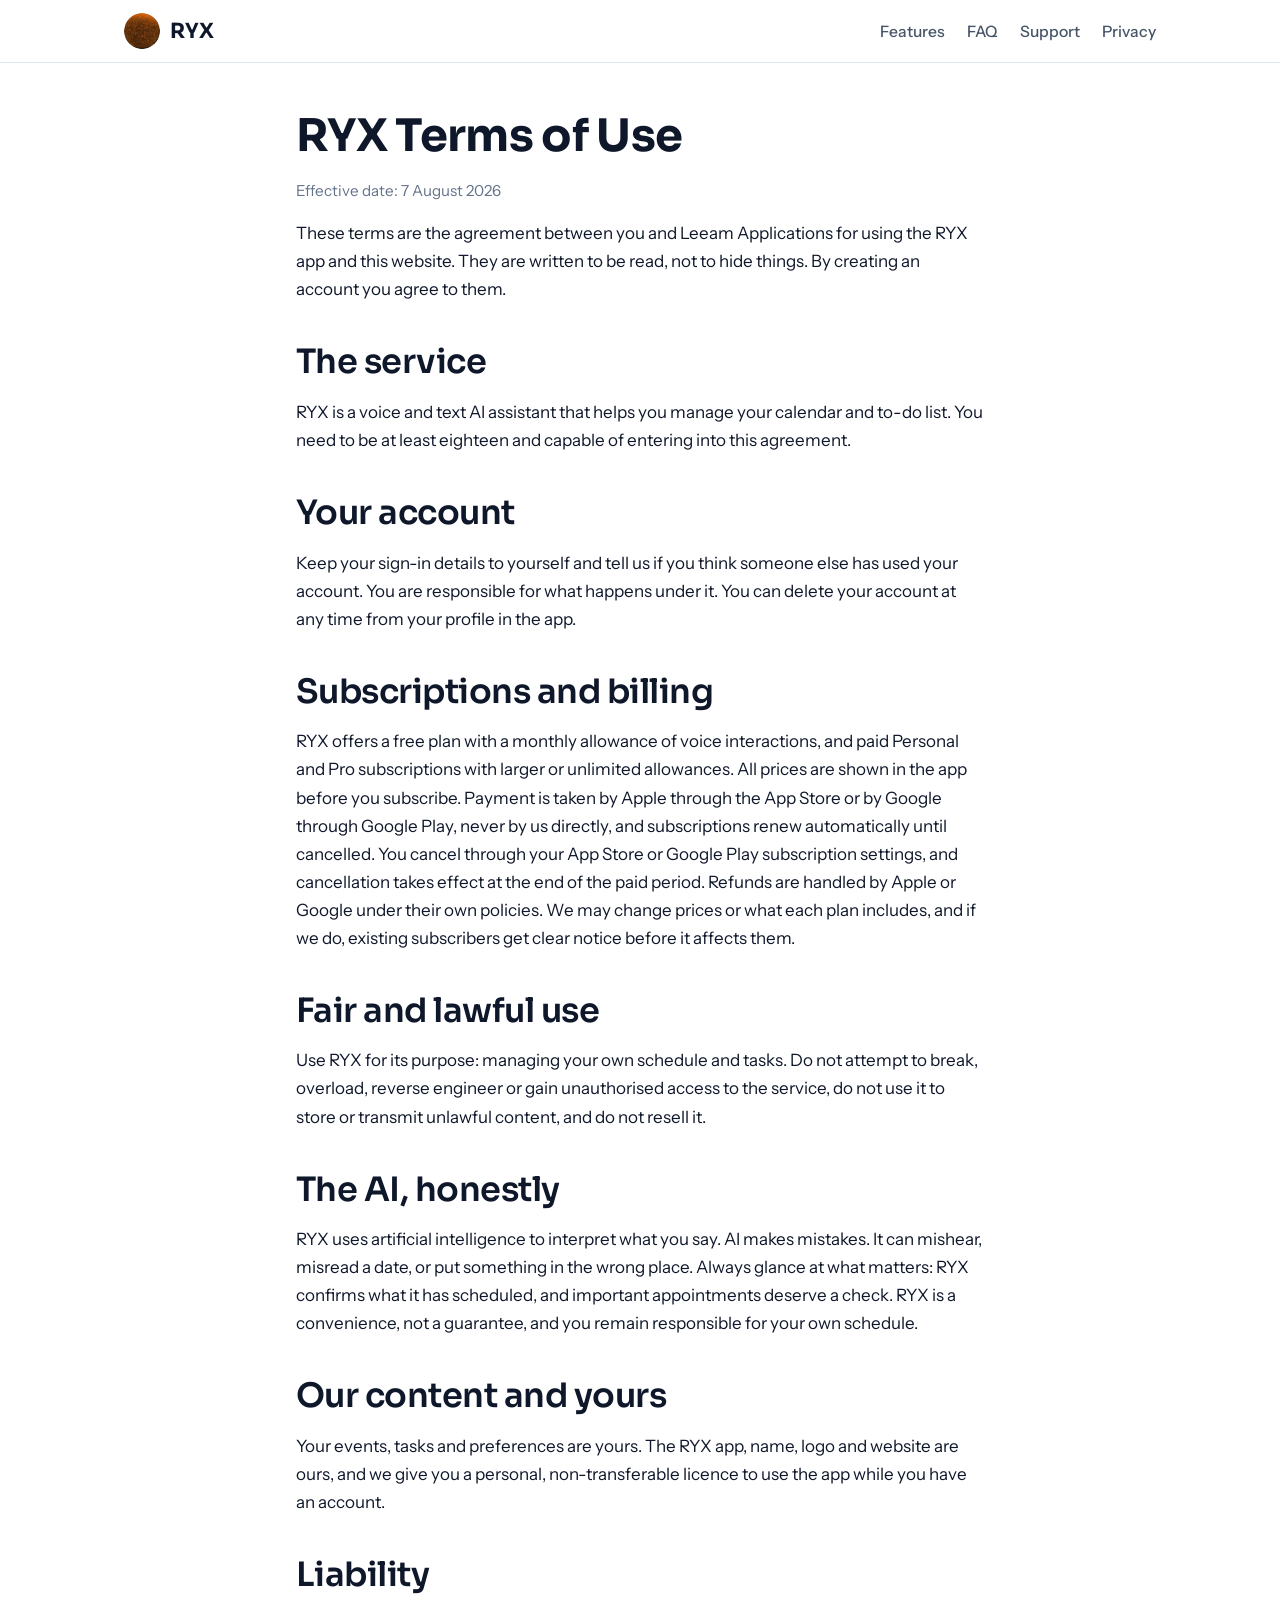
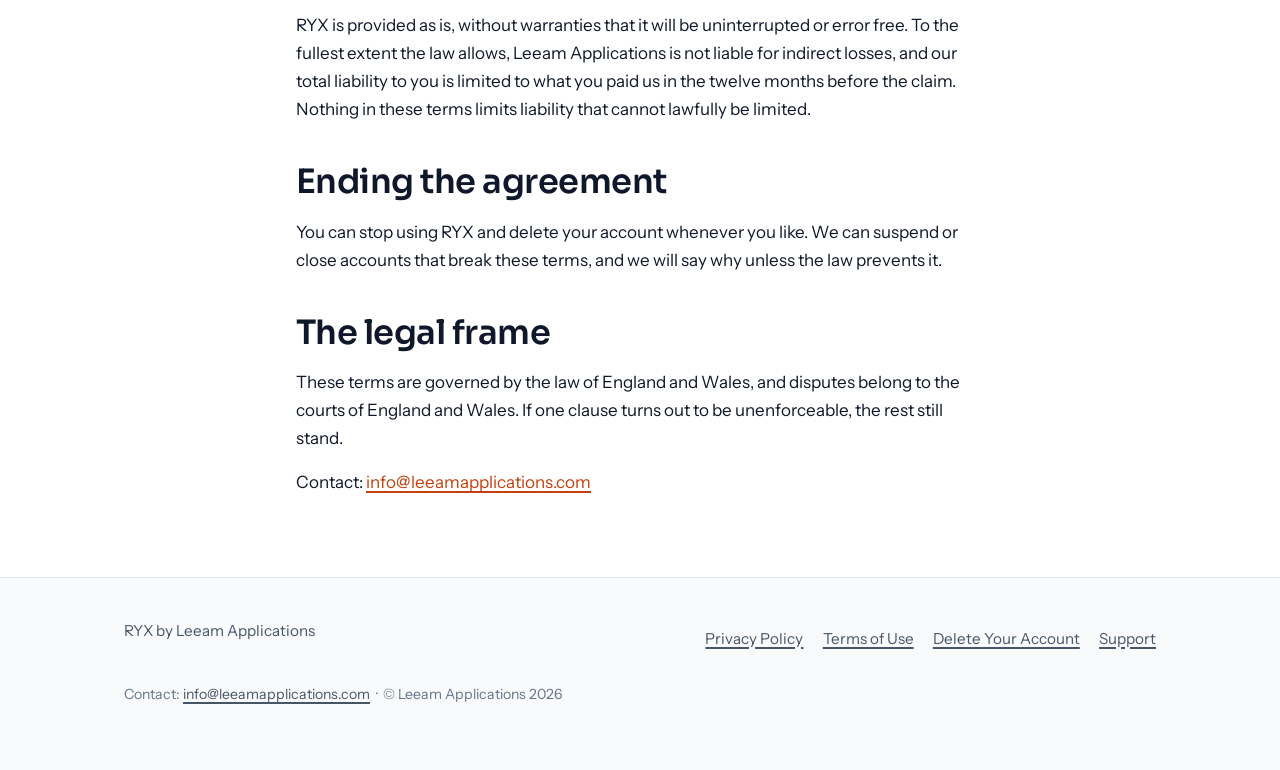
==== terms.html @ 3e6368e0 "Add RYX landing site" ====
<!DOCTYPE html>
<html lang="en-GB">
<head>
  <meta charset="utf-8">
  <meta name="viewport" content="width=device-width, initial-scale=1">
  <title>Terms of Use — RYX</title>
  <meta name="description" content="The RYX terms of use: the plain-English agreement between you and Leeam Applications for using the RYX AI voice calendar app and this website.">
  <link rel="canonical" href="https://ryxapp.com/terms.html">
  <link rel="icon" type="image/png" sizes="32x32" href="/favicon-32.png">
  <link rel="apple-touch-icon" href="/apple-touch-icon.png">
  <link rel="preconnect" href="https://fonts.googleapis.com">
  <link rel="preconnect" href="https://fonts.gstatic.com" crossorigin>
  <link href="https://fonts.googleapis.com/css2?family=Sora:wght@600;700&family=Instrument+Sans:wght@400;500;600&display=swap" rel="stylesheet">
  <link rel="stylesheet" href="/styles.css">
</head>
<body>
  <a class="skip-link" href="#main">Skip to main content</a>

  <header class="site-header">
    <div class="wrap">
      <a class="brand" href="/">
        <img src="/ryx-mark-192.png" alt="" width="36" height="36">
        RYX
      </a>
      <nav class="site-nav" aria-label="Main navigation">
        <ul>
          <li><a href="/#features">Features</a></li>
          <li><a href="/#faq">FAQ</a></li>
          <li><a href="/support.html">Support</a></li>
          <li><a href="/privacy.html">Privacy</a></li>
        </ul>
      </nav>
    </div>
  </header>

  <main id="main" class="prose">
    <h1>RYX Terms of Use</h1>
    <p class="updated">Effective date: 7 August 2026</p>

    <p>These terms are the agreement between you and Leeam Applications for using the RYX app and this website. They are written to be read, not to hide things. By creating an account you agree to them.</p>

    <h2>The service</h2>
    <p>RYX is a voice and text AI assistant that helps you manage your calendar and to-do list. You need to be at least eighteen and capable of entering into this agreement.</p>

    <h2>Your account</h2>
    <p>Keep your sign-in details to yourself and tell us if you think someone else has used your account. You are responsible for what happens under it. You can delete your account at any time from your profile in the app.</p>

    <h2>Subscriptions and billing</h2>
    <p>RYX offers a free plan with a monthly allowance of voice interactions, and paid Personal and Pro subscriptions with larger or unlimited allowances. All prices are shown in the app before you subscribe. Payment is taken by Apple through the App Store or by Google through Google Play, never by us directly, and subscriptions renew automatically until cancelled. You cancel through your App Store or Google Play subscription settings, and cancellation takes effect at the end of the paid period. Refunds are handled by Apple or Google under their own policies. We may change prices or what each plan includes, and if we do, existing subscribers get clear notice before it affects them.</p>

    <h2>Fair and lawful use</h2>
    <p>Use RYX for its purpose: managing your own schedule and tasks. Do not attempt to break, overload, reverse engineer or gain unauthorised access to the service, do not use it to store or transmit unlawful content, and do not resell it.</p>

    <h2>The AI, honestly</h2>
    <p>RYX uses artificial intelligence to interpret what you say. AI makes mistakes. It can mishear, misread a date, or put something in the wrong place. Always glance at what matters: RYX confirms what it has scheduled, and important appointments deserve a check. RYX is a convenience, not a guarantee, and you remain responsible for your own schedule.</p>

    <h2>Our content and yours</h2>
    <p>Your events, tasks and preferences are yours. The RYX app, name, logo and website are ours, and we give you a personal, non-transferable licence to use the app while you have an account.</p>

    <h2>Liability</h2>
    <p>RYX is provided as is, without warranties that it will be uninterrupted or error free. To the fullest extent the law allows, Leeam Applications is not liable for indirect losses, and our total liability to you is limited to what you paid us in the twelve months before the claim. Nothing in these terms limits liability that cannot lawfully be limited.</p>

    <h2>Ending the agreement</h2>
    <p>You can stop using RYX and delete your account whenever you like. We can suspend or close accounts that break these terms, and we will say why unless the law prevents it.</p>

    <h2>The legal frame</h2>
    <p>These terms are governed by the law of England and Wales, and disputes belong to the courts of England and Wales. If one clause turns out to be unenforceable, the rest still stand.</p>

    <p>Contact: <a href="mailto:info@leeamapplications.com">info@leeamapplications.com</a></p>
  </main>

  <footer class="site-footer">
    <div class="wrap">
      <p>RYX by Leeam Applications</p>
      <nav aria-label="Footer navigation">
        <ul>
          <li><a href="/privacy.html">Privacy Policy</a></li>
          <li><a href="/terms.html">Terms of Use</a></li>
          <li><a href="/delete-account.html">Delete Your Account</a></li>
          <li><a href="/support.html">Support</a></li>
        </ul>
      </nav>
      <p class="legal">Contact: <a href="mailto:info@leeamapplications.com">info@leeamapplications.com</a> &nbsp;·&nbsp; &copy; Leeam Applications 2026</p>
    </div>
  </footer>
</body>
</html>
---- styles.css ----
/* RYX landing site — shared styles */
/* Palette locked to the RYX app: orange F97316 on a light, airy slate/white field. */

:root {
  --paper: #FFFFFF;
  --surface: #F8FAFC;
  --elevated: #F1F5F9;
  --ink: #0F172A;
  --muted: #475569;
  --soft: #64748B;
  --primary: #0A0A0A;
  --accent: #F97316;
  --accent-hover: #EA580C;
  --accent-tint: #FFF7ED;
  --accent-deep: #C2410C; /* AA-safe orange for text on white */
  --border: #E2E8F0;
  --radius: 14px;
  --shadow: 0 1px 2px rgba(15, 23, 42, 0.05), 0 8px 24px rgba(15, 23, 42, 0.06);
  --font-display: "Sora", "Avenir Next", "Segoe UI", sans-serif;
  --font-body: "Instrument Sans", "Helvetica Neue", Arial, sans-serif;
}

* { box-sizing: border-box; }

html { scroll-behavior: smooth; }

body {
  margin: 0;
  background: var(--paper);
  color: var(--ink);
  font-family: var(--font-body);
  font-size: 1.0625rem;
  line-height: 1.65;
  -webkit-font-smoothing: antialiased;
}

/* ---- Accessibility fundamentals ---- */

.skip-link {
  position: absolute;
  left: -9999px;
  top: 0;
  background: var(--primary);
  color: #fff;
  padding: 0.75rem 1.25rem;
  border-radius: 0 0 var(--radius) 0;
  z-index: 100;
  font-weight: 600;
}
.skip-link:focus {
  left: 0;
}

:focus-visible {
  outline: 3px solid var(--accent-deep);
  outline-offset: 3px;
  border-radius: 4px;
}

@media (prefers-reduced-motion: reduce) {
  html { scroll-behavior: auto; }
  *, *::before, *::after {
    animation-duration: 0.01ms !important;
    animation-iteration-count: 1 !important;
    transition-duration: 0.01ms !important;
  }
}

/* ---- Type ---- */

h1, h2, h3 {
  font-family: var(--font-display);
  line-height: 1.15;
  letter-spacing: -0.015em;
  color: var(--ink);
}

h1 { font-size: clamp(2.3rem, 5.5vw, 3.6rem); font-weight: 700; margin: 0 0 1rem; }
h2 { font-size: clamp(1.5rem, 3vw, 2.1rem); font-weight: 600; margin: 0 0 1rem; }
h3 { font-size: 1.15rem; font-weight: 600; margin: 0 0 0.4rem; }

p { margin: 0 0 1rem; }

a { color: var(--accent-deep); text-decoration-thickness: 1.5px; text-underline-offset: 3px; }
a:hover { color: var(--accent-hover); }

.eyebrow {
  display: block;
  font-family: var(--font-display);
  font-size: 0.8rem;
  font-weight: 600;
  letter-spacing: 0.14em;
  text-transform: uppercase;
  color: var(--accent-deep);
  margin-bottom: 0.75rem;
}

.lede { font-size: 1.2rem; color: var(--muted); max-width: 34em; }

/* ---- Layout shells ---- */

.wrap {
  max-width: 1080px;
  margin: 0 auto;
  padding: 0 1.5rem;
}

.prose {
  max-width: 46rem;
  margin: 0 auto;
  padding: 3rem 1.5rem 4rem;
}
.prose h1 { font-size: clamp(2rem, 4vw, 2.8rem); }
.prose h2 { margin-top: 2.5rem; }
.prose .updated { color: var(--soft); font-size: 0.95rem; }

section { padding: 4.5rem 0; }

/* ---- Header ---- */

.site-header {
  border-bottom: 1px solid var(--border);
  background: rgba(255, 255, 255, 0.92);
  position: sticky;
  top: 0;
  z-index: 50;
  backdrop-filter: blur(8px);
}
.site-header .wrap {
  display: flex;
  align-items: center;
  justify-content: space-between;
  gap: 1rem;
  padding-top: 0.8rem;
  padding-bottom: 0.8rem;
}
.brand {
  display: flex;
  align-items: center;
  gap: 0.65rem;
  text-decoration: none;
  color: var(--ink);
  font-family: var(--font-display);
  font-weight: 700;
  font-size: 1.3rem;
  letter-spacing: 0.02em;
}
.brand img { width: 36px; height: 36px; border-radius: 50%; }
.site-nav ul {
  list-style: none;
  display: flex;
  gap: 1.4rem;
  margin: 0;
  padding: 0;
}
.site-nav a {
  color: var(--muted);
  text-decoration: none;
  font-weight: 500;
  font-size: 0.98rem;
}
.site-nav a:hover, .site-nav a[aria-current="page"] { color: var(--accent-deep); }

@media (max-width: 640px) {
  .site-nav ul { gap: 0.9rem; flex-wrap: wrap; justify-content: flex-end; }
}

/* ---- Hero ---- */

.hero { padding: 5rem 0 4rem; }
.hero .wrap {
  display: grid;
  grid-template-columns: 1.15fr 0.85fr;
  gap: 3rem;
  align-items: center;
}
@media (max-width: 860px) {
  .hero .wrap { grid-template-columns: 1fr; }
}
.hero h1 .accent { color: var(--accent); }
.hero .coming-soon {
  display: inline-block;
  background: var(--accent-tint);
  border: 1px solid #FED7AA;
  color: var(--accent-deep);
  font-weight: 600;
  font-size: 0.92rem;
  border-radius: 999px;
  padding: 0.4rem 1rem;
  margin-top: 1.25rem;
}

/* The signature: a spoken sentence becoming a calendar event, inside a phone frame.
   Doubles as the screenshot slot until real app screenshots arrive. */
.phone {
  border: 1px solid var(--border);
  border-radius: 34px;
  background: var(--surface);
  box-shadow: var(--shadow);
  padding: 1.4rem 1.2rem;
  max-width: 340px;
  margin: 0 auto;
}
.phone .speech {
  font-family: var(--font-display);
  font-size: 1.05rem;
  font-weight: 600;
  color: var(--ink);
  margin: 0 0 0.9rem;
}
.waveform {
  display: flex;
  align-items: flex-end;
  gap: 4px;
  height: 34px;
  margin-bottom: 1.1rem;
}
.waveform span {
  width: 5px;
  border-radius: 3px;
  background: var(--accent);
  animation: pulse 1.4s ease-in-out infinite;
}
.waveform span:nth-child(odd) { animation-delay: 0.2s; }
.waveform span:nth-child(3n) { animation-delay: 0.45s; }
@keyframes pulse {
  0%, 100% { transform: scaleY(0.45); }
  50% { transform: scaleY(1); }
}
.event-card {
  background: var(--paper);
  border: 1px solid var(--border);
  border-left: 4px solid var(--accent);
  border-radius: 12px;
  padding: 0.9rem 1rem;
  box-shadow: var(--shadow);
}
.event-card .title { font-weight: 600; margin: 0 0 0.15rem; }
.event-card .meta { color: var(--muted); font-size: 0.92rem; margin: 0; }
.phone .caption {
  text-align: center;
  color: var(--soft);
  font-size: 0.85rem;
  margin: 1rem 0 0;
}

/* ---- Features ---- */

.band { background: var(--surface); border-top: 1px solid var(--border); border-bottom: 1px solid var(--border); }

.feature-grid {
  display: grid;
  grid-template-columns: repeat(3, 1fr);
  gap: 1.25rem;
  margin-top: 2rem;
}
@media (max-width: 860px) { .feature-grid { grid-template-columns: repeat(2, 1fr); } }
@media (max-width: 560px) { .feature-grid { grid-template-columns: 1fr; } }

.feature {
  background: var(--paper);
  border: 1px solid var(--border);
  border-radius: var(--radius);
  padding: 1.4rem 1.4rem 1.2rem;
  box-shadow: var(--shadow);
}
.feature h3 { color: var(--ink); }
.feature p { color: var(--muted); font-size: 0.98rem; margin: 0; }

/* ---- Steps ---- */

.steps { counter-reset: step; list-style: none; margin: 2rem 0 0; padding: 0; display: grid; grid-template-columns: repeat(3, 1fr); gap: 1.5rem; }
@media (max-width: 860px) { .steps { grid-template-columns: 1fr; } }
.steps li {
  counter-increment: step;
  background: var(--paper);
  border: 1px solid var(--border);
  border-radius: var(--radius);
  padding: 1.5rem;
  box-shadow: var(--shadow);
}
.steps li::before {
  content: counter(step);
  display: inline-flex;
  align-items: center;
  justify-content: center;
  width: 2rem;
  height: 2rem;
  border-radius: 50%;
  background: var(--accent);
  color: var(--primary);
  font-family: var(--font-display);
  font-weight: 700;
  margin-bottom: 0.8rem;
}
.steps h3 { margin-top: 0; }
.steps p { color: var(--muted); margin: 0; }

/* ---- Screenshot placeholders ---- */

.shots {
  display: grid;
  grid-template-columns: repeat(3, 1fr);
  gap: 1.25rem;
  margin-top: 2rem;
}
@media (max-width: 700px) { .shots { grid-template-columns: 1fr; } }
.shot {
  aspect-ratio: 9 / 16;
  border: 1.5px dashed #FDBA74;
  border-radius: 22px;
  background: var(--accent-tint);
  display: flex;
  align-items: center;
  justify-content: center;
  color: var(--accent-deep);
  font-weight: 600;
  text-align: center;
  padding: 1rem;
}

/* ---- FAQ ---- */

.faq details {
  border: 1px solid var(--border);
  border-radius: var(--radius);
  background: var(--paper);
  margin-top: 0.9rem;
  box-shadow: var(--shadow);
}
.faq summary {
  cursor: pointer;
  font-family: var(--font-display);
  font-weight: 600;
  font-size: 1.05rem;
  padding: 1.1rem 1.3rem;
  list-style-position: outside;
}
.faq summary:hover { color: var(--accent-deep); }
.faq details > div { padding: 0 1.3rem 1.2rem; color: var(--muted); }

/* ---- CTA band ---- */

.cta-band { background: var(--accent-tint); border-top: 1px solid #FED7AA; border-bottom: 1px solid #FED7AA; text-align: center; }
.cta-band .lede { margin: 0 auto 1.5rem; }
.store-badges { display: flex; gap: 1rem; justify-content: center; flex-wrap: wrap; }
.store-badge {
  display: inline-block;
  background: var(--primary);
  color: #fff;
  border-radius: 10px;
  padding: 0.7rem 1.3rem;
  font-weight: 600;
  font-size: 0.98rem;
}

.button {
  display: inline-block;
  background: var(--accent);
  color: var(--primary);
  font-family: var(--font-display);
  font-weight: 600;
  text-decoration: none;
  border-radius: 10px;
  padding: 0.75rem 1.5rem;
}
.button:hover { background: var(--accent-hover); color: var(--primary); }

/* ---- Contact ---- */

.contact { text-align: center; }
.contact .email {
  font-family: var(--font-display);
  font-size: 1.3rem;
  font-weight: 600;
}

/* ---- Footer ---- */

.site-footer {
  border-top: 1px solid var(--border);
  background: var(--surface);
  padding: 2.5rem 0 3rem;
  color: var(--muted);
  font-size: 0.95rem;
}
.site-footer .wrap {
  display: flex;
  flex-wrap: wrap;
  gap: 1.5rem;
  align-items: center;
  justify-content: space-between;
}
.site-footer nav ul {
  list-style: none;
  display: flex;
  flex-wrap: wrap;
  gap: 1.2rem;
  margin: 0;
  padding: 0;
}
.site-footer a { color: var(--muted); }
.site-footer a:hover { color: var(--accent-deep); }
.site-footer .legal { width: 100%; color: var(--soft); font-size: 0.88rem; }
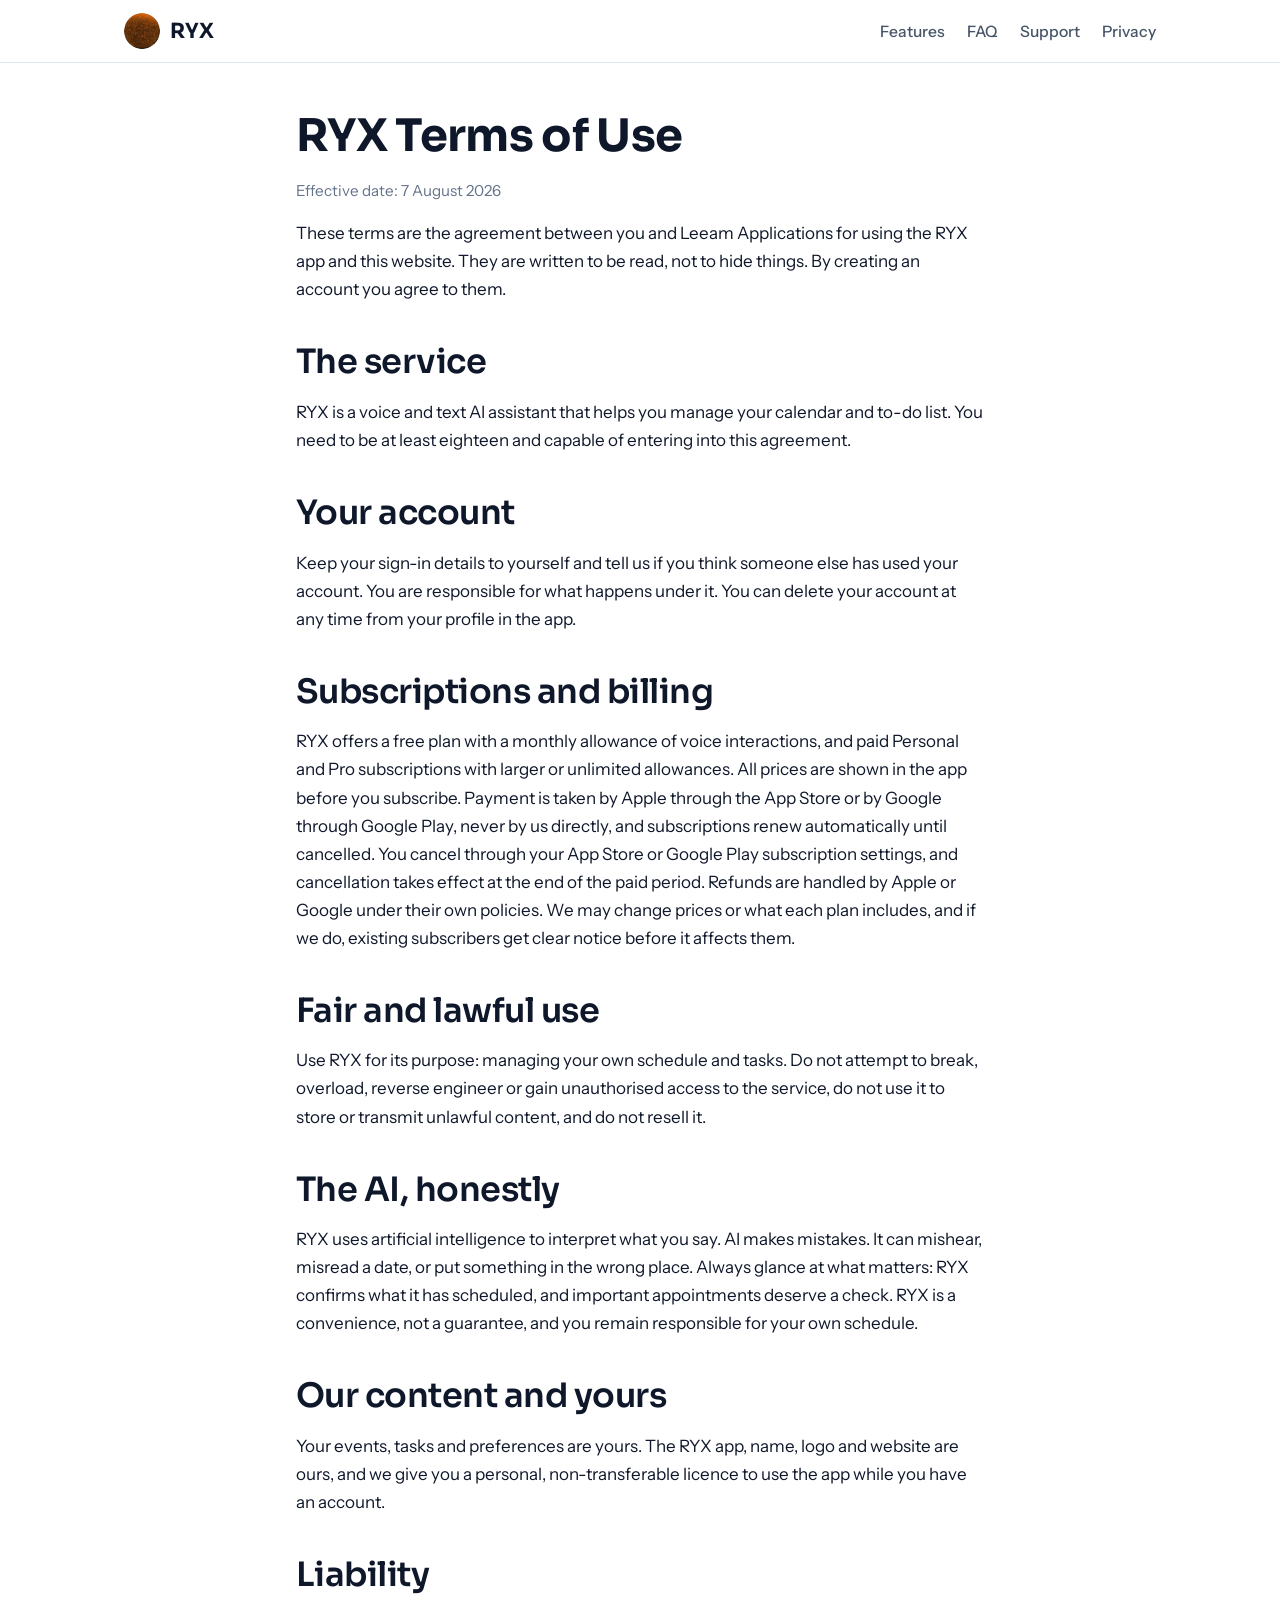
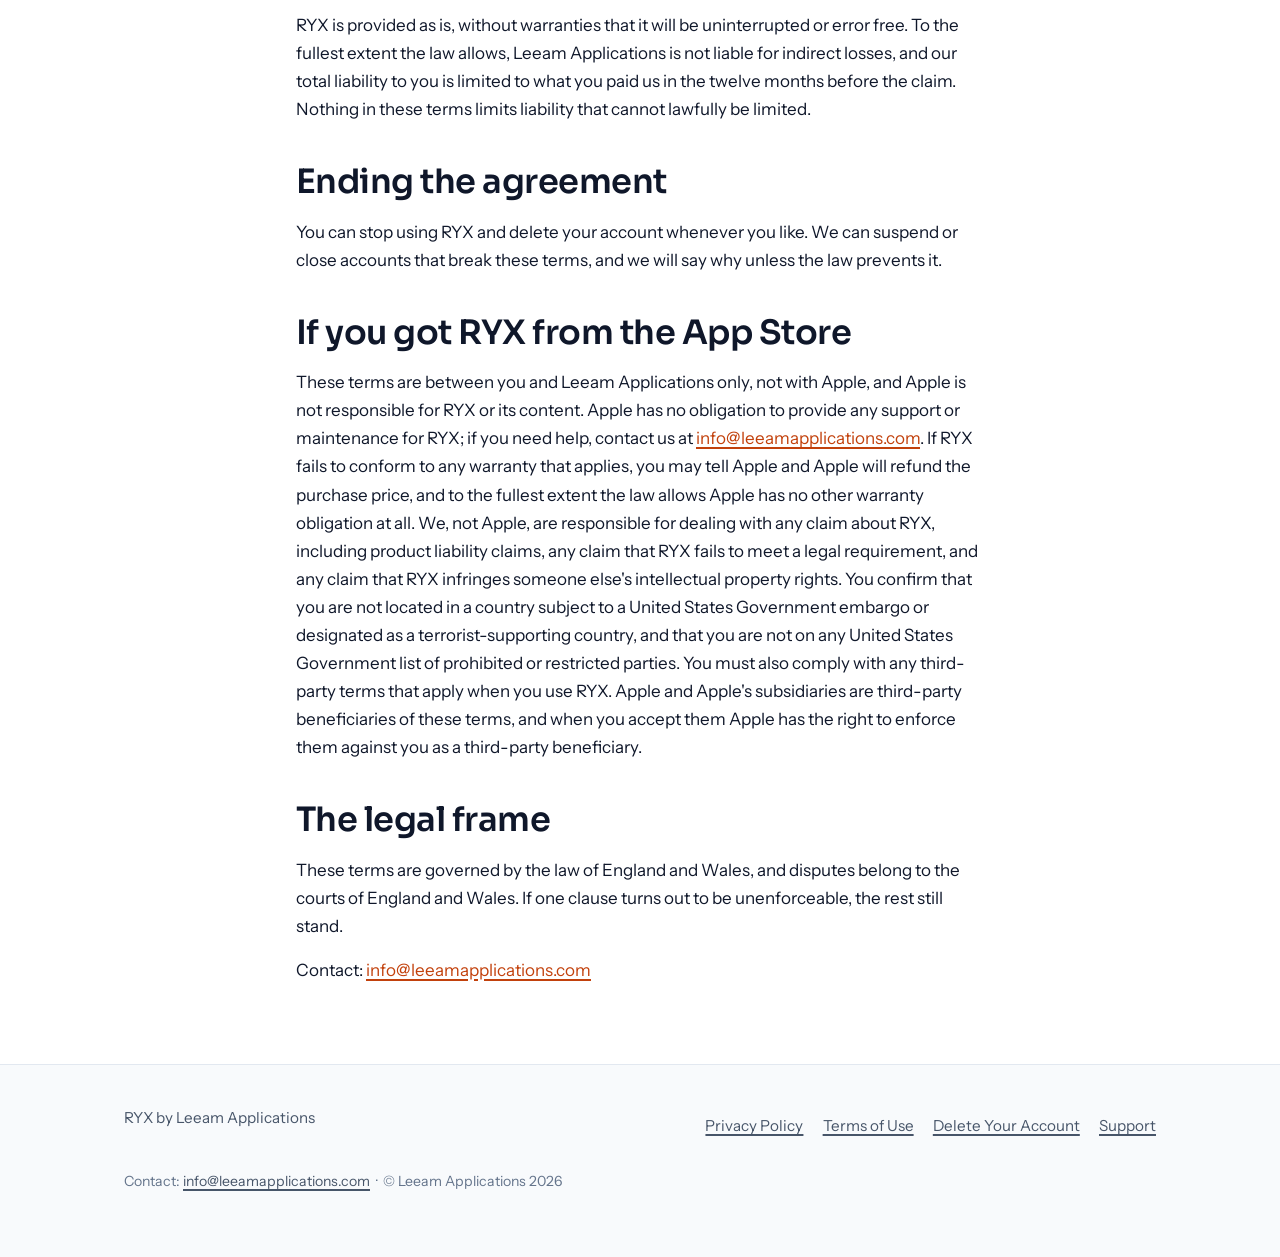
==== commit 63c7bbe7: "Add Apple App Store clause to terms of use" ====
--- a/terms.html
+++ b/terms.html
@@ -63,6 +63,9 @@
     <h2>Ending the agreement</h2>
     <p>You can stop using RYX and delete your account whenever you like. We can suspend or close accounts that break these terms, and we will say why unless the law prevents it.</p>
 
+    <h2>If you got RYX from the App Store</h2>
+    <p>These terms are between you and Leeam Applications only, not with Apple, and Apple is not responsible for RYX or its content. Apple has no obligation to provide any support or maintenance for RYX; if you need help, contact us at <a href="mailto:info@leeamapplications.com">info@leeamapplications.com</a>. If RYX fails to conform to any warranty that applies, you may tell Apple and Apple will refund the purchase price, and to the fullest extent the law allows Apple has no other warranty obligation at all. We, not Apple, are responsible for dealing with any claim about RYX, including product liability claims, any claim that RYX fails to meet a legal requirement, and any claim that RYX infringes someone else's intellectual property rights. You confirm that you are not located in a country subject to a United States Government embargo or designated as a terrorist-supporting country, and that you are not on any United States Government list of prohibited or restricted parties. You must also comply with any third-party terms that apply when you use RYX. Apple and Apple's subsidiaries are third-party beneficiaries of these terms, and when you accept them Apple has the right to enforce them against you as a third-party beneficiary.</p>
+
     <h2>The legal frame</h2>
     <p>These terms are governed by the law of England and Wales, and disputes belong to the courts of England and Wales. If one clause turns out to be unenforceable, the rest still stand.</p>
 
